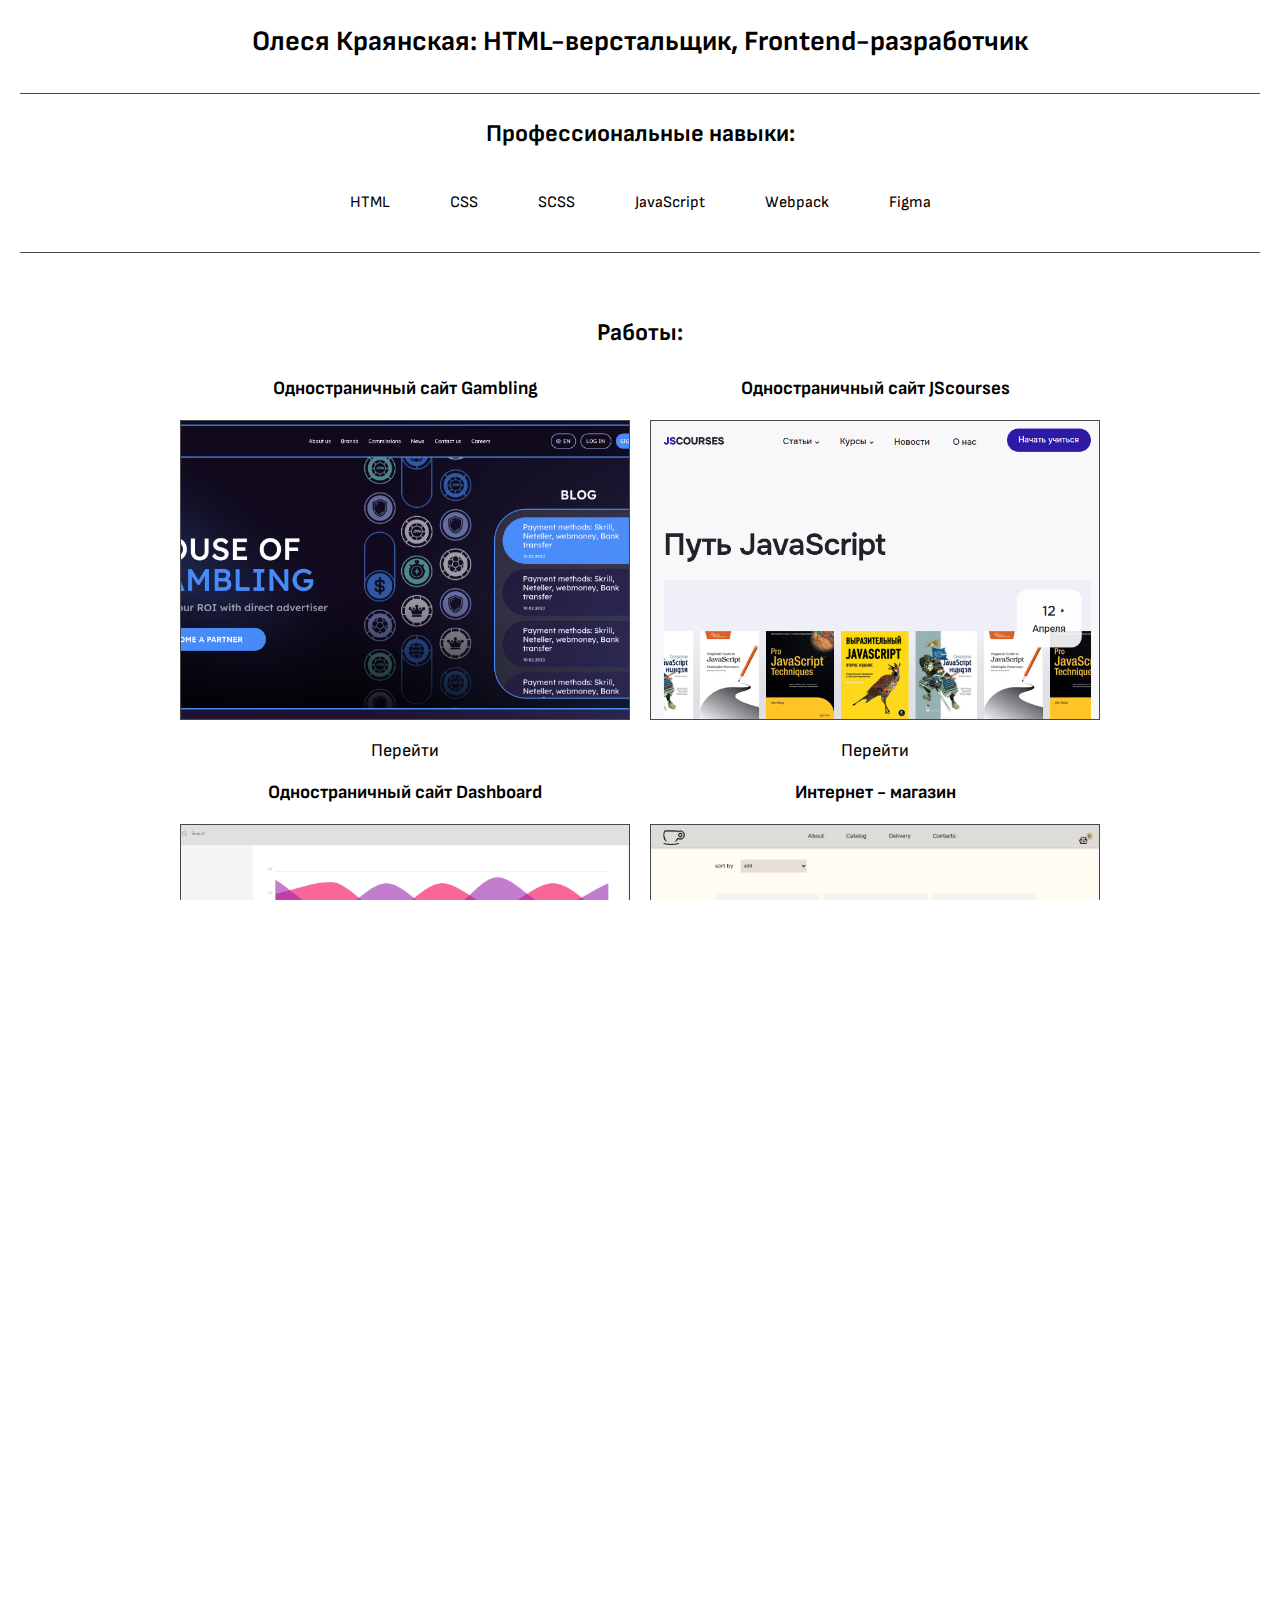
==== index.html @ 1000ab42 "items" ====
<!DOCTYPE html>
<html lang="ru">
  <head>
    <meta charset="UTF-8" />
    <meta http-equiv="X-UA-Compatible" content="IE=edge" />
    <meta name="viewport" content="width=device-width, initial-scale=1.0" />
    <title>Портфолио</title>
    <link rel="preconnect" href="https://fonts.googleapis.com" />
    <link rel="preconnect" href="https://fonts.gstatic.com" crossorigin />
    <link
      href="https://fonts.googleapis.com/css2?family=Sofia+Sans:wght@400;500;600;700;800;900&display=swap"
      rel="stylesheet"
    />
    <link rel="stylesheet" href="style.css" />
  </head>

  <body>
    <div class="container">
      <h1>Олеся Краянская: HTML-верстальщик, Frontend-разработчик</h1>
      <section class="scills">
        <h2 class="scills__title">Профессиональные навыки:</h2>
        <ul class="scills__list">
          <li class="scills__item">HTML</li>
          <li class="scills__item">CSS</li>
          <li class="scills__item">SCSS</li>
          <li class="scills__item">JavaScript</li>
          <li class="scills__item">Webpack</li>
          <li class="scills__item">Figma</li>
        </ul>
      </section>
      <section class="portfolio">
        <h2 class="portfolio__title">Работы:</h2>
        <div class="portfolio__inner">
          <div class="portfolio__item">
            <h3 class="portfolio__title">Одностраничный сайт Gambling</h3>
            <img
              class="portfolio__img"
              src="./img/gambling.jpg"
              alt="gambling"
            />
            <a
              class="portfolio__link"
              href="https://olesyakrayanskaya.github.io/Gambling/"
              target="_blank"
              >Перейти</a
            >
          </div>
          <div class="portfolio__item">
            <h3 class="portfolio__title">Одностраничный сайт JScourses</h3>
            <img
              class="portfolio__img"
              src="./img/jscourses.jpg"
              alt="jscourses"
            />
            <a
              class="portfolio__link"
              href="https://olesyakrayanskaya.github.io/JSCOURSES/"
              target="_blank"
              >Перейти</a
            >
          </div>
          <div class="portfolio__item">
            <h3 class="portfolio__title">Одностраничный сайт Dashboard</h3>
            <img
              class="portfolio__img"
              src="./img/dashboard.jpg"
              alt="dashboard"
            />
            <a
              class="portfolio__link"
              href="https://olesyakrayanskaya.github.io/dashboard/"
              target="_blank"
              >Перейти</a
            >
          </div>
          <div class="portfolio__item">
            <h3 class="portfolio__title">Интернет - магазин</h3>
            <img class="portfolio__img" src="./img/cups.jpg" alt="shop" />
            <a
              class="portfolio__link"
              href="https://olesyakrayanskaya.github.io/store/"
              target="_blank"
              >Перейти</a
            >
          </div>
          <div class="portfolio__item">
            <h3 class="portfolio__title">Онлайн - опросник</h3>
            <img class="portfolio__img" src="./img/quiz.jpg" alt="quiz" />
            <a
              class="portfolio__link"
              href="https://olesyakrayanskaya.github.io/quiz/"
              target="_blank"
              >Перейти</a
            >
          </div>
          <div class="portfolio__item">
            <h3 class="portfolio__title">Игра 2048 в браузере</h3>
            <img class="portfolio__img" src="./img/2048.jpg" alt="2048" />
            <a
              class="portfolio__link"
              href="https://olesyakrayanskaya.github.io/2048/"
              target="_blank"
              >Играть</a
            >
          </div>
          <div class="portfolio__item">
            <h3 class="portfolio__title">Одностраничный сайт Conquest</h3>
            <img
              class="portfolio__img"
              src="./img/conquest.jpg"
              alt="Conquest"
            />
            <a
              class="portfolio__link"
              href="https://olesyakrayanskaya.github.io/Conquest/"
              target="_blank"
              >Перейти</a
            >
          </div>
          <div class="portfolio__item">
            <h3 class="portfolio__title">Одностраничный сайт Beauty</h3>
            <img class="portfolio__img" src="./img/beauty.jpg" alt="Beauty" />
            <a
              class="portfolio__link"
              href="https://olesyakrayanskaya.github.io/Beauty/"
              target="_blank"
              >Перейти</a
            >
          </div>
          <div class="portfolio__item">
            <h3 class="portfolio__title">Одностраничный сайт туры по Африке</h3>
            <img class="portfolio__img" src="./img/safari.jpg" alt="сафари" />
            <a
              class="portfolio__link"
              href="https://olesyakrayanskaya.github.io/safari_page/"
              target="_blank"
              >Перейти</a
            >
          </div>
          <div class="portfolio__item">
            <h3 class="portfolio__title">Минималистичный сайт со статьями</h3>
            <img class="portfolio__img" src="./img/nuntium.jpg" alt="nuntium" />
            <a
              class="portfolio__link"
              href="https://olesyakrayanskaya.github.io/nuntium/"
              target="_blank"
              >Перейти</a
            >
          </div>
          <div class="portfolio__item">
            <h3 class="portfolio__title">Одностраничный сайт Data Warehouse</h3>
            <img
              class="portfolio__img"
              src="./img/warehouse.jpg"
              alt="warehouse"
            />
            <a
              class="portfolio__link"
              href="https://olesyakrayanskaya.github.io/WAREHOUSE/"
              target="_blank"
              >Перейти</a
            >
          </div>
        </div>
      </section>
      <section class="personal">
        <ul class="personal__contacts contacts">
          <li class="contacts__item">
            <a class="contact__link" href="mailto:krayanskaya_ov@mail.ru">
              <img class="contact__icon" src="./img/mail.svg" alt="email" />
              <span class="contact__info">Написать мне</span>
            </a>
          </li>
          <li class="contacts__item">
            <a class="contact__link" href="tel: +79614740287">
              <img class="contact__icon" src="./img/smartphone.svg" alt="tel" />
              <span class="contact__info">Позвонить</span>
            </a>
          </li>
          <li class="contacts__item">
            <a class="contact__link" href="skype:krayanskaya_ov">
              <img
                class="contact__icon"
                src="./img/skype-logo.svg"
                alt="skype"
              />
              <span class="contact__info">Позвонить в скайп</span>
            </a>
          </li>
          <li class="contacts__item">
            <a
              class="contact__link"
              href="https://t.me/OlesyaKrayanskaya"
              target="_blank"
            >
              <img
                class="contact__icon"
                src="./img/telegram.svg"
                alt="telegram"
              />
              <span class="contact__info">Написать в telegram</span>
            </a>
          </li>
          <li class="contacts__item">
            <a
              class="contact__link"
              href="https://github.com/olesyakrayanskaya"
              target="_blank"
            >
              <img class="contact__icon" src="./img/github.svg" alt="github" />
              <span class="contact__info">Мой github</span>
            </a>
          </li>
        </ul>
      </section>
    </div>
  </body>
</html>
---- style.css ----
* {
  box-sizing: border-box;
  margin: 0;
  padding: 0;
}

*::after,
::before {
  box-sizing: border-box;
}

html,
body {
  height: 100%;
  overflow-x: hidden;
}

:active,
:hover,
:focus {
  outline: none;
  outline-offset: none;
}

li,
ul {
  list-style: none;
}

a {
  text-decoration: none;
  display: inline-block;
  cursor: pointer;
  color: inherit;
}

body {
  font-family: 'Sofia Sans', Arial, Helvetica, sans-serif;
}

.container {
  max-width: 1240px;
  margin: 0 auto;
}

.personal {
  margin: 0 auto 20px;
}

h1 {
  margin: 20px auto 0;
  font-size: 28px;
  font-weight: 700;
  text-align: center;
  padding: 5px 10px;
}

h2 {
  margin: 25px auto;
  text-align: center;
  font-size: 24px;
  font-weight: 700;
}

.scills {
  margin-top: 30px;
  border-top: 1px rgb(72, 72, 75) solid;
}

.scills__list {
  display: flex;
  flex-direction: row;
  justify-content: center;
  text-align: center;
  margin: 20px 0;
  flex-wrap: wrap;
}

.scills__item {
  margin: 20px 30px;
}

.portfolio {
  margin: 20px 0;
  padding: 40px 0 0;
  border-top: 1px rgb(72, 72, 75) solid;
}

.portfolio__title {
  margin-bottom: 40px;
}

.portfolio__inner {
  display: flex;
  flex-direction: row;
  flex-wrap: wrap;
  justify-content: center;
  align-items: center;
}

.portfolio__item {
  width: 450px;
  min-height: 300px;
  display: flex;
  flex-direction: column;
  justify-content: center;
  align-items: center;
  margin: 10px;
}

.portfolio__img {
  width: 450px;
  height: 300px;
  -o-object-fit: cover;
     object-fit: cover;
  border: 1px rgb(72, 72, 75) solid;
  -o-object-position: top;
     object-position: top;
}

.portfolio__title {
  font-weight: 700;
  margin-bottom: 20px;
}

.portfolio__link {
  margin-top: 20px;
  font-size: 18px;
}

.portfolio__link:hover {
  color: rgb(72, 72, 75);
}

.contacts {
  display: flex;
  flex-direction: row;
  justify-content: center;
  flex-wrap: wrap;
  align-items: center;
  padding: 10px;
  margin: 40px 0;
  width: 100%;
  padding: 30px 0;
  border-top: 1px rgb(72, 72, 75) solid;
}

.contacts__item {
  margin: 20px 30px;
}

.contact__link {
  display: flex;
  flex-direction: column;
  justify-content: center;
  align-items: center;
}

.contact__icon {
  width: 32px;
  height: 32px;
  -o-object-fit: contain;
     object-fit: contain;
  margin-bottom: 20px;
}

.contact__icon:hover {
  transform: scale(1.2);
  transition: transform 1s linear;
}

.contact__info {
  text-align: center;
  font-size: 18px;
  font-weight: 600;
}

.contact__info:hover {
  text-decoration: underline;
  color: rgb(72, 72, 75);
}

@media (max-width: 450px) {
  .portfolio__item {
    width: 300px;
    min-height: 200px;
  }

  .portfolio__img {
    width: 300px;
    height: 200px;
  }
}
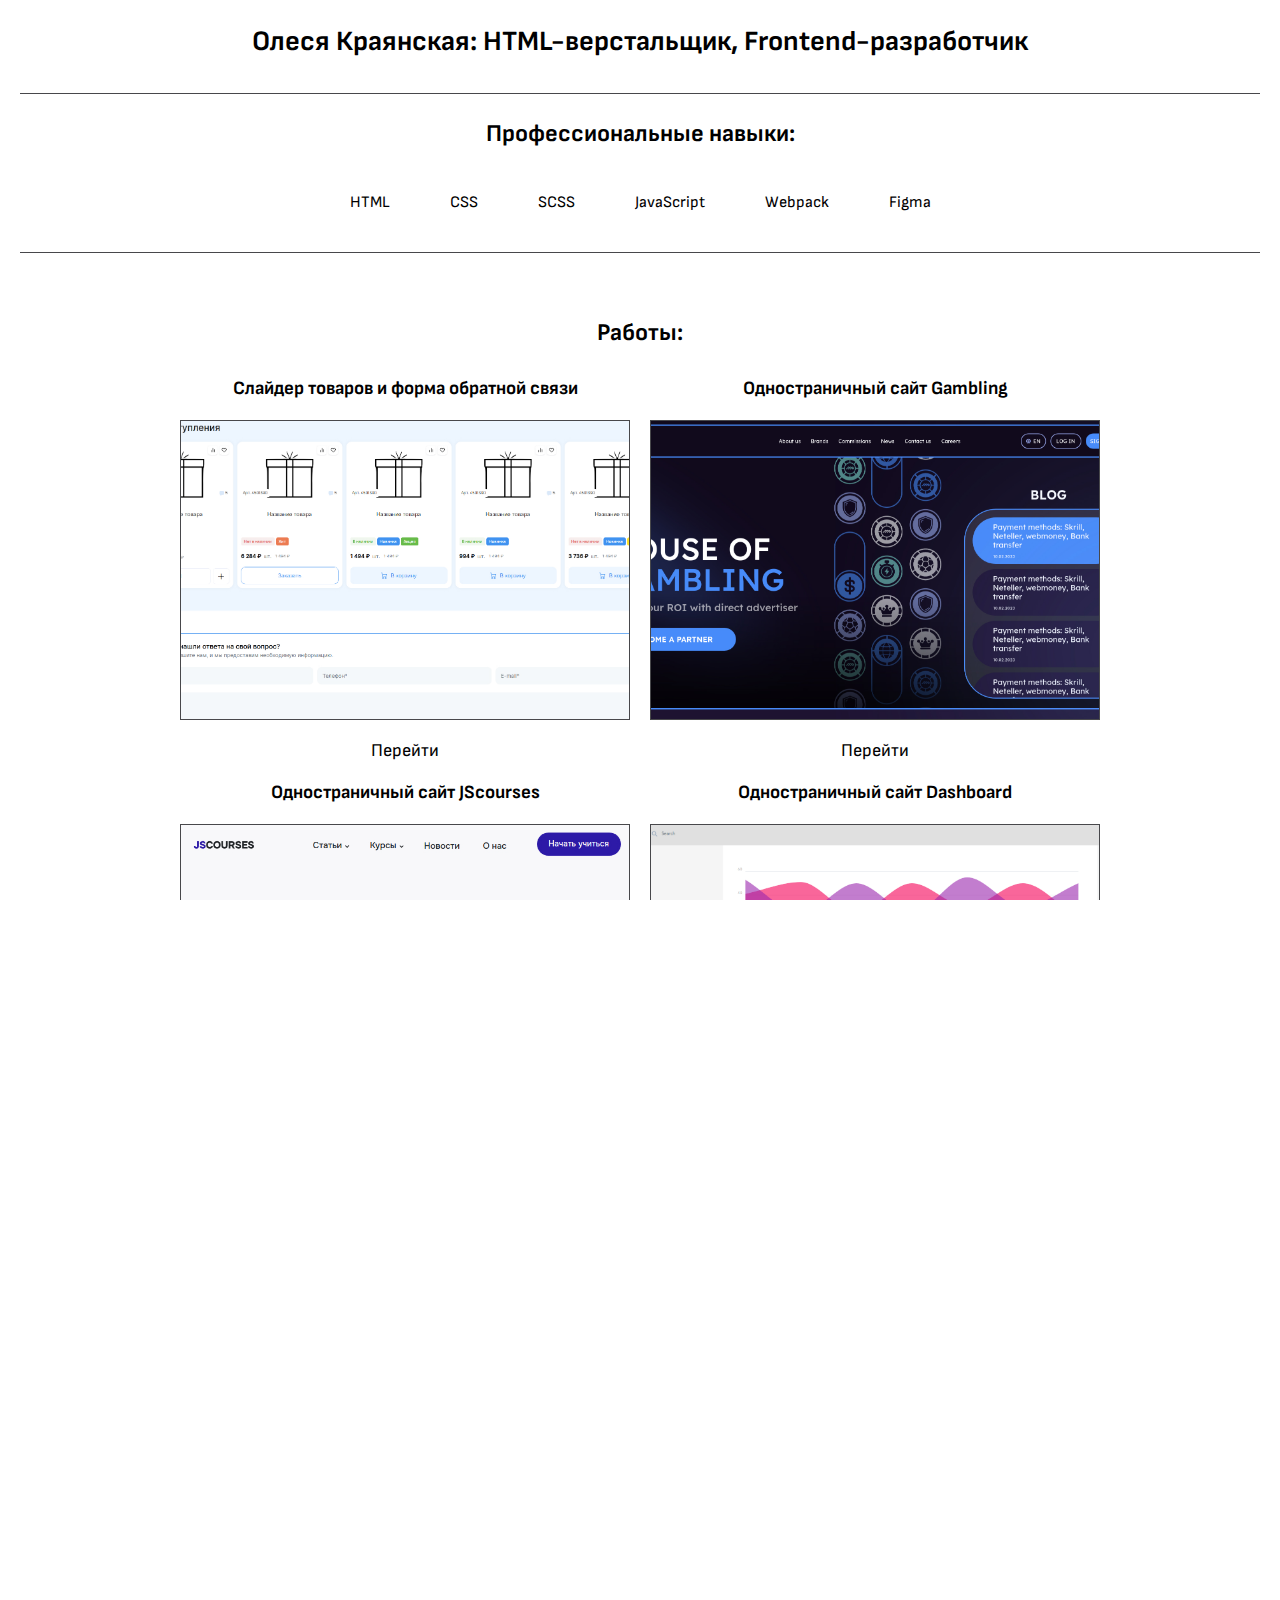
==== commit 9a27fda1: "add new item" ====
--- a/index.html
+++ b/index.html
@@ -32,6 +32,18 @@
         <h2 class="portfolio__title">Работы:</h2>
         <div class="portfolio__inner">
           <div class="portfolio__item">
+            <h3 class="portfolio__title">
+              Слайдер товаров и форма обратной связи
+            </h3>
+            <img class="portfolio__img" src="./img/form.jpg" alt="form" />
+            <a
+              class="portfolio__link"
+              href="https://olesyakrayanskaya.github.io/medic/"
+              target="_blank"
+              >Перейти</a
+            >
+          </div>
+          <div class="portfolio__item">
             <h3 class="portfolio__title">Одностраничный сайт Gambling</h3>
             <img
               class="portfolio__img"
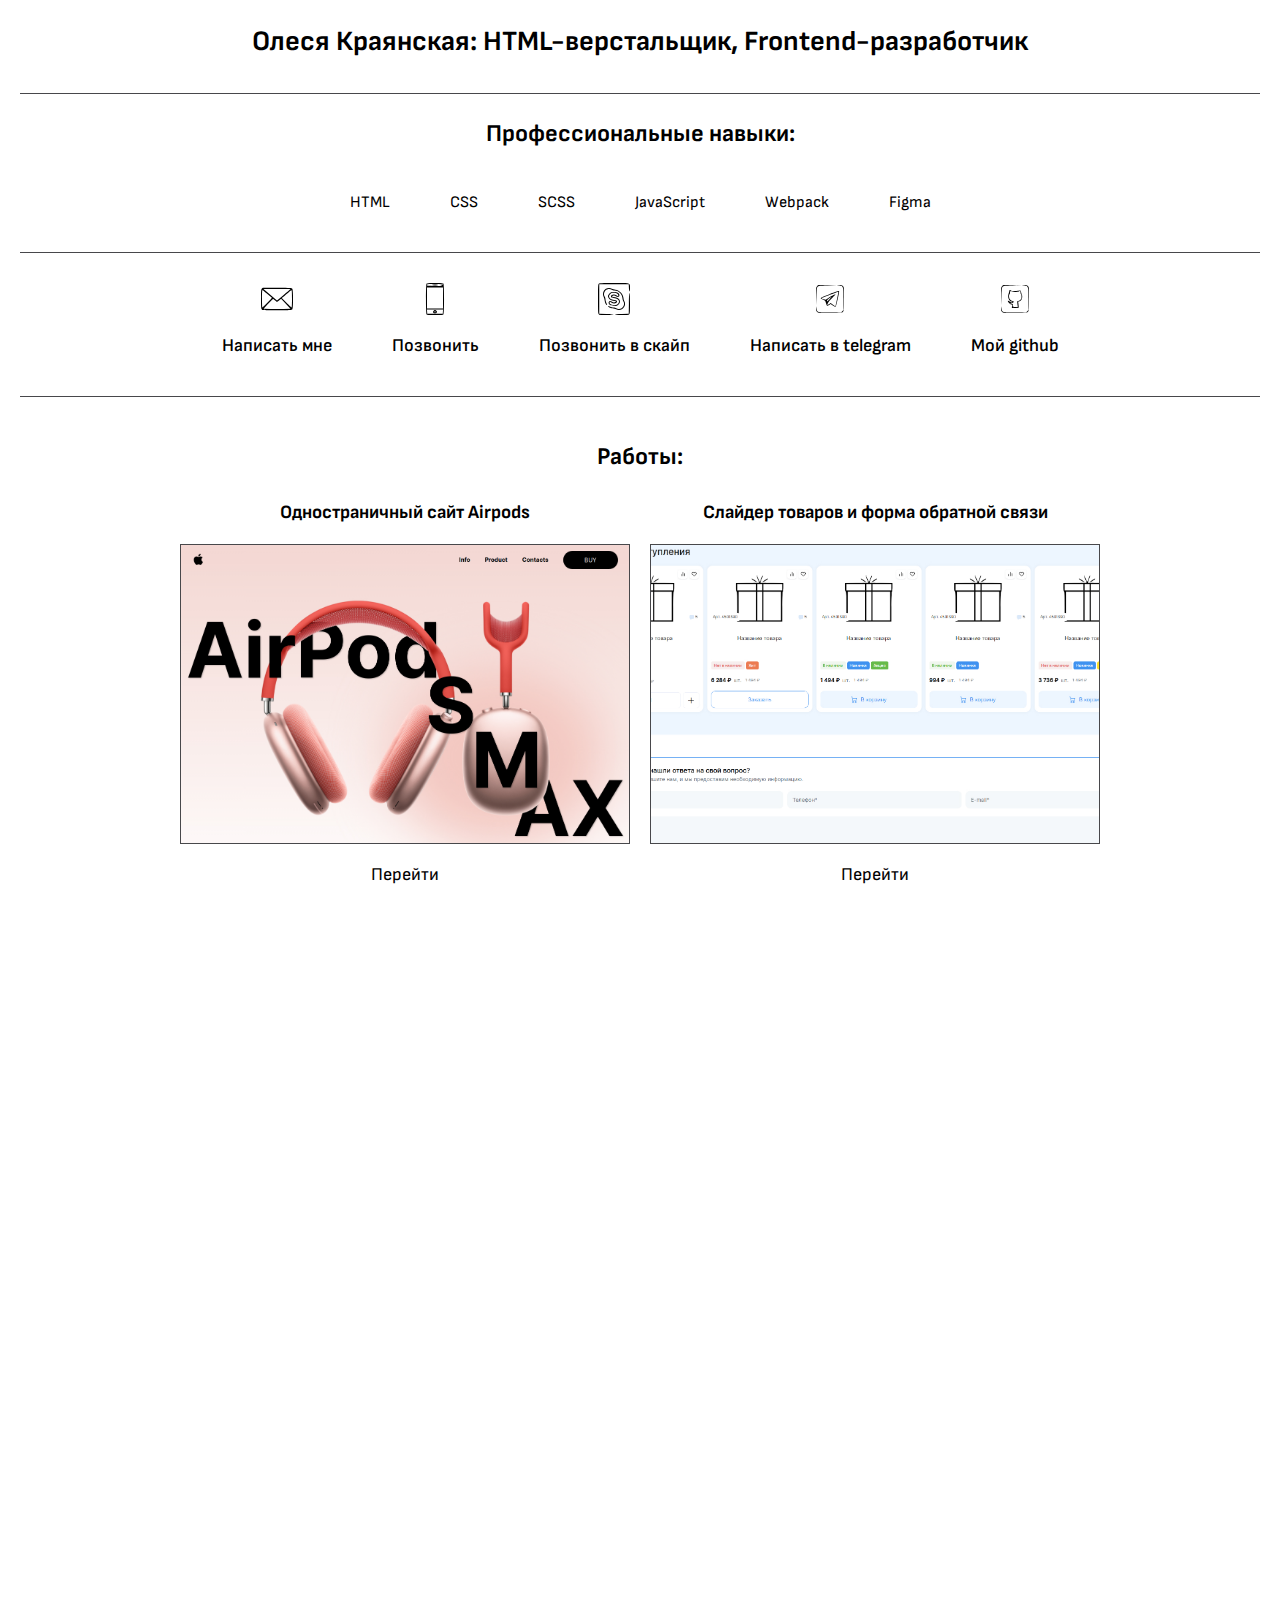
==== commit 79b2d9ed: "add new item" ====
--- a/index.html
+++ b/index.html
@@ -28,153 +28,6 @@
           <li class="scills__item">Figma</li>
         </ul>
       </section>
-      <section class="portfolio">
-        <h2 class="portfolio__title">Работы:</h2>
-        <div class="portfolio__inner">
-          <div class="portfolio__item">
-            <h3 class="portfolio__title">
-              Слайдер товаров и форма обратной связи
-            </h3>
-            <img class="portfolio__img" src="./img/form.jpg" alt="form" />
-            <a
-              class="portfolio__link"
-              href="https://olesyakrayanskaya.github.io/medic/"
-              target="_blank"
-              >Перейти</a
-            >
-          </div>
-          <div class="portfolio__item">
-            <h3 class="portfolio__title">Одностраничный сайт Gambling</h3>
-            <img
-              class="portfolio__img"
-              src="./img/gambling.jpg"
-              alt="gambling"
-            />
-            <a
-              class="portfolio__link"
-              href="https://olesyakrayanskaya.github.io/Gambling/"
-              target="_blank"
-              >Перейти</a
-            >
-          </div>
-          <div class="portfolio__item">
-            <h3 class="portfolio__title">Одностраничный сайт JScourses</h3>
-            <img
-              class="portfolio__img"
-              src="./img/jscourses.jpg"
-              alt="jscourses"
-            />
-            <a
-              class="portfolio__link"
-              href="https://olesyakrayanskaya.github.io/JSCOURSES/"
-              target="_blank"
-              >Перейти</a
-            >
-          </div>
-          <div class="portfolio__item">
-            <h3 class="portfolio__title">Одностраничный сайт Dashboard</h3>
-            <img
-              class="portfolio__img"
-              src="./img/dashboard.jpg"
-              alt="dashboard"
-            />
-            <a
-              class="portfolio__link"
-              href="https://olesyakrayanskaya.github.io/dashboard/"
-              target="_blank"
-              >Перейти</a
-            >
-          </div>
-          <div class="portfolio__item">
-            <h3 class="portfolio__title">Интернет - магазин</h3>
-            <img class="portfolio__img" src="./img/cups.jpg" alt="shop" />
-            <a
-              class="portfolio__link"
-              href="https://olesyakrayanskaya.github.io/store/"
-              target="_blank"
-              >Перейти</a
-            >
-          </div>
-          <div class="portfolio__item">
-            <h3 class="portfolio__title">Онлайн - опросник</h3>
-            <img class="portfolio__img" src="./img/quiz.jpg" alt="quiz" />
-            <a
-              class="portfolio__link"
-              href="https://olesyakrayanskaya.github.io/quiz/"
-              target="_blank"
-              >Перейти</a
-            >
-          </div>
-          <div class="portfolio__item">
-            <h3 class="portfolio__title">Игра 2048 в браузере</h3>
-            <img class="portfolio__img" src="./img/2048.jpg" alt="2048" />
-            <a
-              class="portfolio__link"
-              href="https://olesyakrayanskaya.github.io/2048/"
-              target="_blank"
-              >Играть</a
-            >
-          </div>
-          <div class="portfolio__item">
-            <h3 class="portfolio__title">Одностраничный сайт Conquest</h3>
-            <img
-              class="portfolio__img"
-              src="./img/conquest.jpg"
-              alt="Conquest"
-            />
-            <a
-              class="portfolio__link"
-              href="https://olesyakrayanskaya.github.io/Conquest/"
-              target="_blank"
-              >Перейти</a
-            >
-          </div>
-          <div class="portfolio__item">
-            <h3 class="portfolio__title">Одностраничный сайт Beauty</h3>
-            <img class="portfolio__img" src="./img/beauty.jpg" alt="Beauty" />
-            <a
-              class="portfolio__link"
-              href="https://olesyakrayanskaya.github.io/Beauty/"
-              target="_blank"
-              >Перейти</a
-            >
-          </div>
-          <div class="portfolio__item">
-            <h3 class="portfolio__title">Одностраничный сайт туры по Африке</h3>
-            <img class="portfolio__img" src="./img/safari.jpg" alt="сафари" />
-            <a
-              class="portfolio__link"
-              href="https://olesyakrayanskaya.github.io/safari_page/"
-              target="_blank"
-              >Перейти</a
-            >
-          </div>
-          <div class="portfolio__item">
-            <h3 class="portfolio__title">Минималистичный сайт со статьями</h3>
-            <img class="portfolio__img" src="./img/nuntium.jpg" alt="nuntium" />
-            <a
-              class="portfolio__link"
-              href="https://olesyakrayanskaya.github.io/nuntium/"
-              target="_blank"
-              >Перейти</a
-            >
-          </div>
-          <div class="portfolio__item">
-            <h3 class="portfolio__title">Одностраничный сайт Data Warehouse</h3>
-            <img
-              class="portfolio__img"
-              src="./img/warehouse.jpg"
-              alt="warehouse"
-            />
-            <a
-              class="portfolio__link"
-              href="https://olesyakrayanskaya.github.io/WAREHOUSE/"
-              target="_blank"
-              >Перейти</a
-            >
-          </div>
-        </div>
-      </section>
       <section class="personal">
         <ul class="personal__contacts contacts">
           <li class="contacts__item">
@@ -225,6 +78,165 @@
           </li>
         </ul>
       </section>
+      <section class="portfolio">
+        <h2 class="portfolio__title">Работы:</h2>
+        <div class="portfolio__inner">
+          <div class="portfolio__item">
+            <h3 class="portfolio__title">
+              Одностраничный сайт Airpods
+            </h3>
+            <img class="portfolio__img" src="./img/airpods.jpg" alt="airpods" />
+            <a
+              class="portfolio__link"
+              href="https://olesyakrayanskaya.github.io/airpods/"
+              target="_blank"
+              >Перейти</a
+            >
+          </div>
+          <div class="portfolio__item">
+            <h3 class="portfolio__title">
+              Слайдер товаров и форма обратной связи
+            </h3>
+            <img class="portfolio__img" src="./img/form.jpg" alt="form" />
+            <a
+              class="portfolio__link"
+              href="https://olesyakrayanskaya.github.io/medic/"
+              target="_blank"
+              >Перейти</a
+            >
+          </div>
+          <div class="portfolio__item">
+            <h3 class="portfolio__title">Одностраничный сайт Gambling</h3>
+            <img
+              class="portfolio__img"
+              src="./img/gambling.jpg"
+              alt="gambling"
+            />
+            <a
+              class="portfolio__link"
+              href="https://olesyakrayanskaya.github.io/Gambling/"
+              target="_blank"
+              >Перейти</a
+            >
+          </div>
+          <div class="portfolio__item">
+            <h3 class="portfolio__title">Одностраничный сайт JScourses</h3>
+            <img
+              class="portfolio__img"
+              src="./img/jscourses.jpg"
+              alt="jscourses"
+            />
+            <a
+              class="portfolio__link"
+              href="https://olesyakrayanskaya.github.io/JSCOURSES/"
+              target="_blank"
+              >Перейти</a
+            >
+          </div>
+          <div class="portfolio__item">
+            <h3 class="portfolio__title">Одностраничный сайт Dashboard</h3>
+            <img
+              class="portfolio__img"
+              src="./img/dashboard.jpg"
+              alt="dashboard"
+            />
+            <a
+              class="portfolio__link"
+              href="https://olesyakrayanskaya.github.io/dashboard/"
+              target="_blank"
+              >Перейти</a
+            >
+          </div>
+          <div class="portfolio__item">
+            <h3 class="portfolio__title">Интернет - магазин</h3>
+            <img class="portfolio__img" src="./img/cups.jpg" alt="shop" />
+            <a
+              class="portfolio__link"
+              href="https://olesyakrayanskaya.github.io/store/"
+              target="_blank"
+              >Перейти</a
+            >
+          </div>
+          <div class="portfolio__item">
+            <h3 class="portfolio__title">Онлайн - опросник</h3>
+            <img class="portfolio__img" src="./img/quiz.jpg" alt="quiz" />
+            <a
+              class="portfolio__link"
+              href="https://olesyakrayanskaya.github.io/quiz/"
+              target="_blank"
+              >Перейти</a
+            >
+          </div>
+          <div class="portfolio__item">
+            <h3 class="portfolio__title">Игра 2048 в браузере</h3>
+            <img class="portfolio__img" src="./img/2048.jpg" alt="2048" />
+            <a
+              class="portfolio__link"
+              href="https://olesyakrayanskaya.github.io/2048/"
+              target="_blank"
+              >Играть</a
+            >
+          </div>
+          <div class="portfolio__item">
+            <h3 class="portfolio__title">Одностраничный сайт Conquest</h3>
+            <img
+              class="portfolio__img"
+              src="./img/conquest.jpg"
+              alt="Conquest"
+            />
+            <a
+              class="portfolio__link"
+              href="https://olesyakrayanskaya.github.io/Conquest/"
+              target="_blank"
+              >Перейти</a
+            >
+          </div>
+          <div class="portfolio__item">
+            <h3 class="portfolio__title">Одностраничный сайт Beauty</h3>
+            <img class="portfolio__img" src="./img/beauty.jpg" alt="Beauty" />
+            <a
+              class="portfolio__link"
+              href="https://olesyakrayanskaya.github.io/Beauty/"
+              target="_blank"
+              >Перейти</a
+            >
+          </div>
+          <div class="portfolio__item">
+            <h3 class="portfolio__title">Одностраничный сайт туры по Африке</h3>
+            <img class="portfolio__img" src="./img/safari.jpg" alt="сафари" />
+            <a
+              class="portfolio__link"
+              href="https://olesyakrayanskaya.github.io/safari_page/"
+              target="_blank"
+              >Перейти</a
+            >
+          </div>
+          <div class="portfolio__item">
+            <h3 class="portfolio__title">Многостраничный блог со статьями</h3>
+            <img class="portfolio__img" src="./img/nuntium.jpg" alt="nuntium" />
+            <a
+              class="portfolio__link"
+              href="https://olesyakrayanskaya.github.io/nuntium/"
+              target="_blank"
+              >Перейти</a
+            >
+          </div>
+          <div class="portfolio__item">
+            <h3 class="portfolio__title">Одностраничный сайт Data Warehouse</h3>
+            <img
+              class="portfolio__img"
+              src="./img/warehouse.jpg"
+              alt="warehouse"
+            />
+            <a
+              class="portfolio__link"
+              href="https://olesyakrayanskaya.github.io/WAREHOUSE/"
+              target="_blank"
+              >Перейти</a
+            >
+          </div>
+        </div>
+      </section>
     </div>
   </body>
 </html>
--- a/style.css
+++ b/style.css
@@ -44,7 +44,7 @@
 }
 
 .personal {
-  margin: 0 auto 20px;
+  margin: 0 auto;
 }
 
 h1 {
@@ -81,8 +81,7 @@
 }
 
 .portfolio {
-  margin: 20px 0;
-  padding: 40px 0 0;
+  padding: 20px 0 60px;
   border-top: 1px rgb(72, 72, 75) solid;
 }
 
@@ -139,9 +138,9 @@
   flex-wrap: wrap;
   align-items: center;
   padding: 10px;
-  margin: 40px 0;
+  margin: 10px 0;
   width: 100%;
-  padding: 30px 0;
+  padding: 10px 0;
   border-top: 1px rgb(72, 72, 75) solid;
 }
 
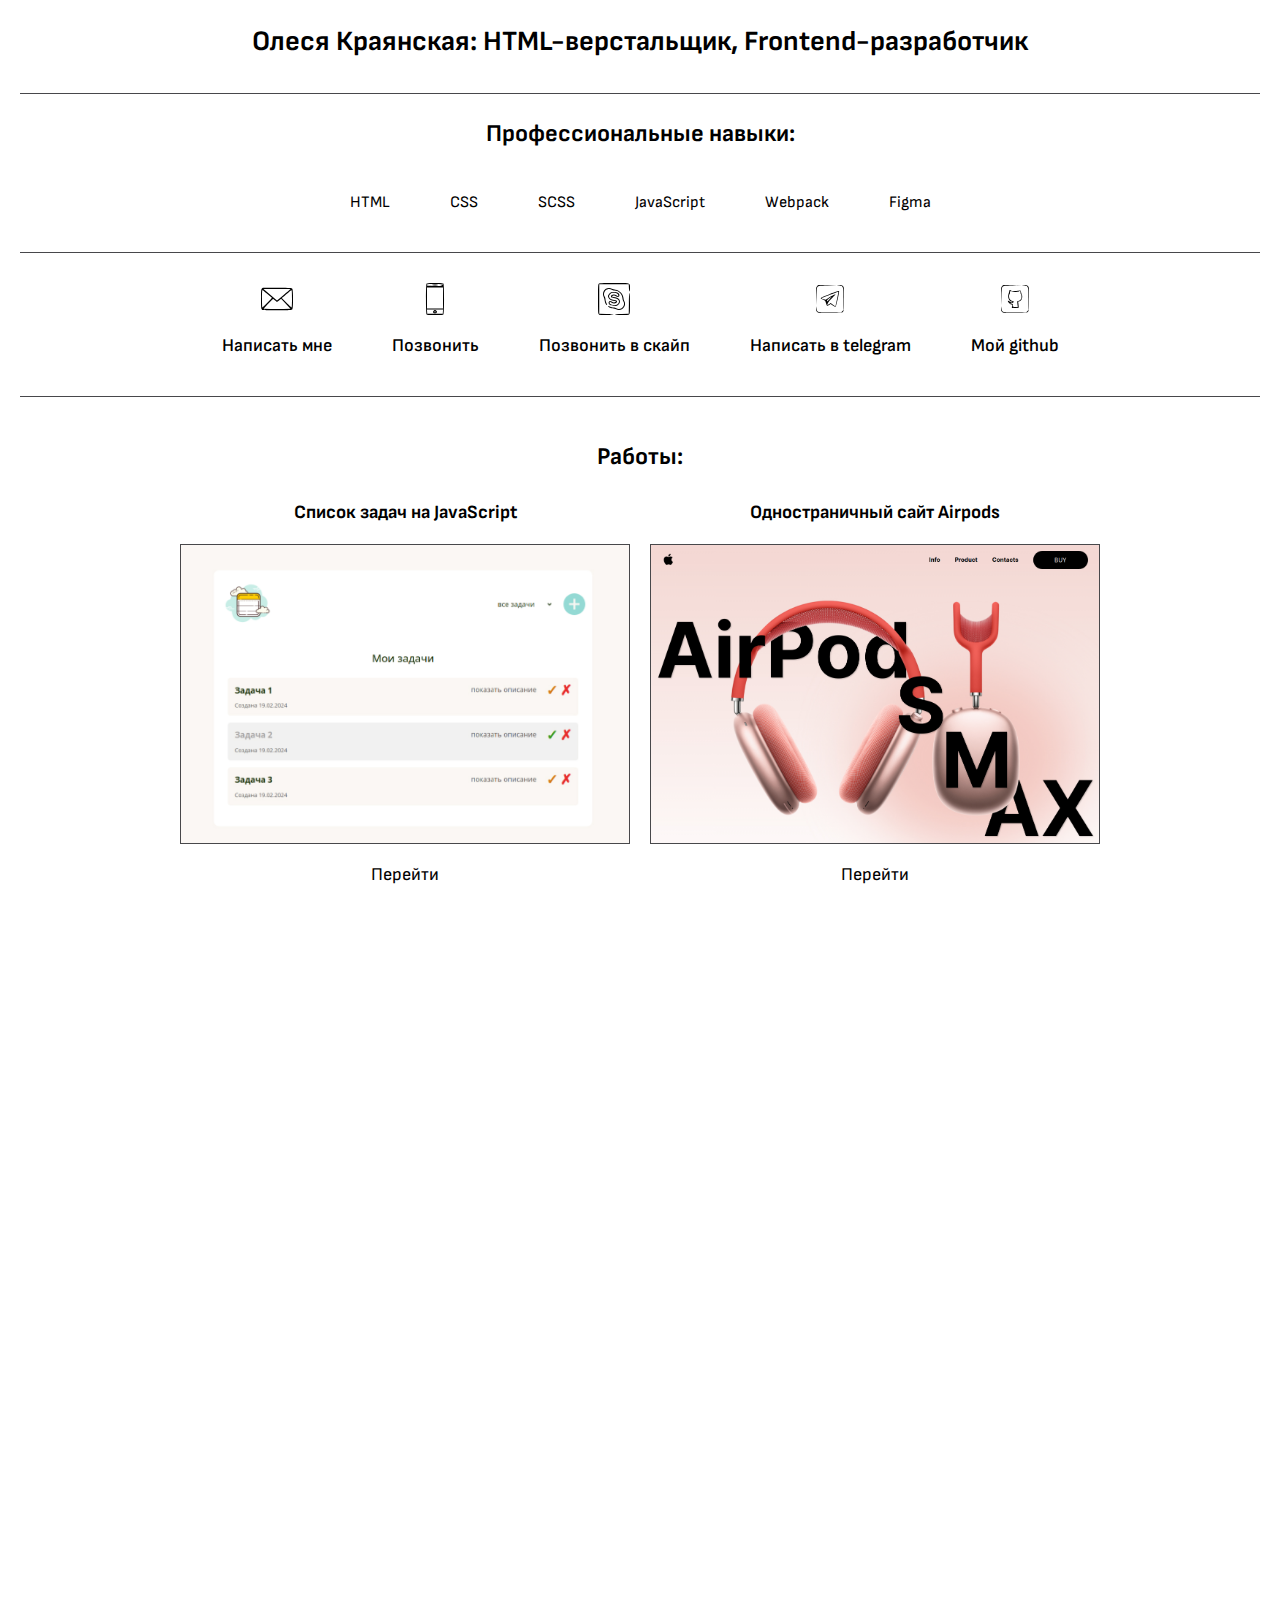
==== commit 318cac25: "add new item" ====
--- a/index.html
+++ b/index.html
@@ -83,6 +83,18 @@
         <div class="portfolio__inner">
           <div class="portfolio__item">
             <h3 class="portfolio__title">
+              Список задач на JavaScript
+            </h3>
+            <img class="portfolio__img" src="./img/todo.jpg" alt="todolist" />
+            <a
+              class="portfolio__link"
+              href="https://olesyakrayanskaya.github.io/todo-list-js/"
+              target="_blank"
+              >Перейти</a
+            >
+          </div>
+          <div class="portfolio__item">
+            <h3 class="portfolio__title">
               Одностраничный сайт Airpods
             </h3>
             <img class="portfolio__img" src="./img/airpods.jpg" alt="airpods" />
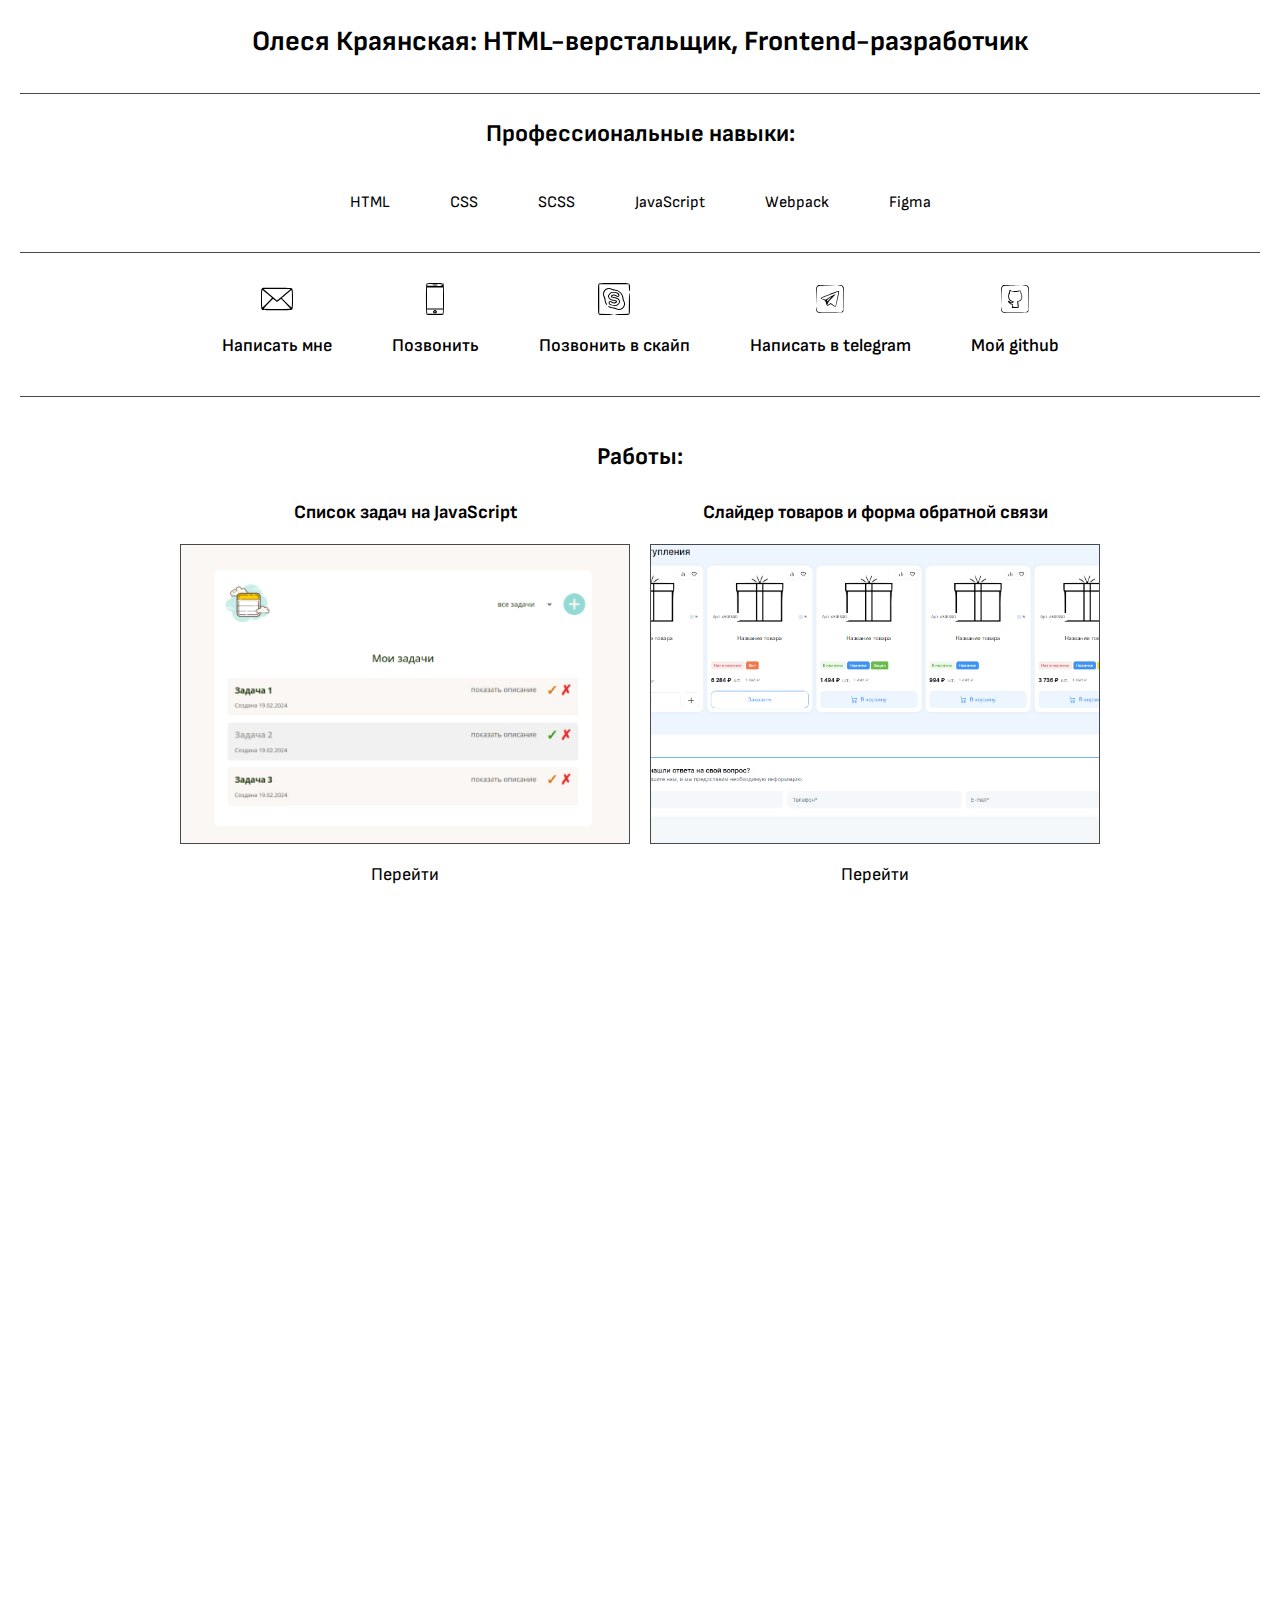
==== commit 535c0545: "remove item" ====
--- a/index.html
+++ b/index.html
@@ -95,18 +95,6 @@
           </div>
           <div class="portfolio__item">
             <h3 class="portfolio__title">
-              Одностраничный сайт Airpods
-            </h3>
-            <img class="portfolio__img" src="./img/airpods.jpg" alt="airpods" />
-            <a
-              class="portfolio__link"
-              href="https://olesyakrayanskaya.github.io/airpods/"
-              target="_blank"
-              >Перейти</a
-            >
-          </div>
-          <div class="portfolio__item">
-            <h3 class="portfolio__title">
               Слайдер товаров и форма обратной связи
             </h3>
             <img class="portfolio__img" src="./img/form.jpg" alt="form" />
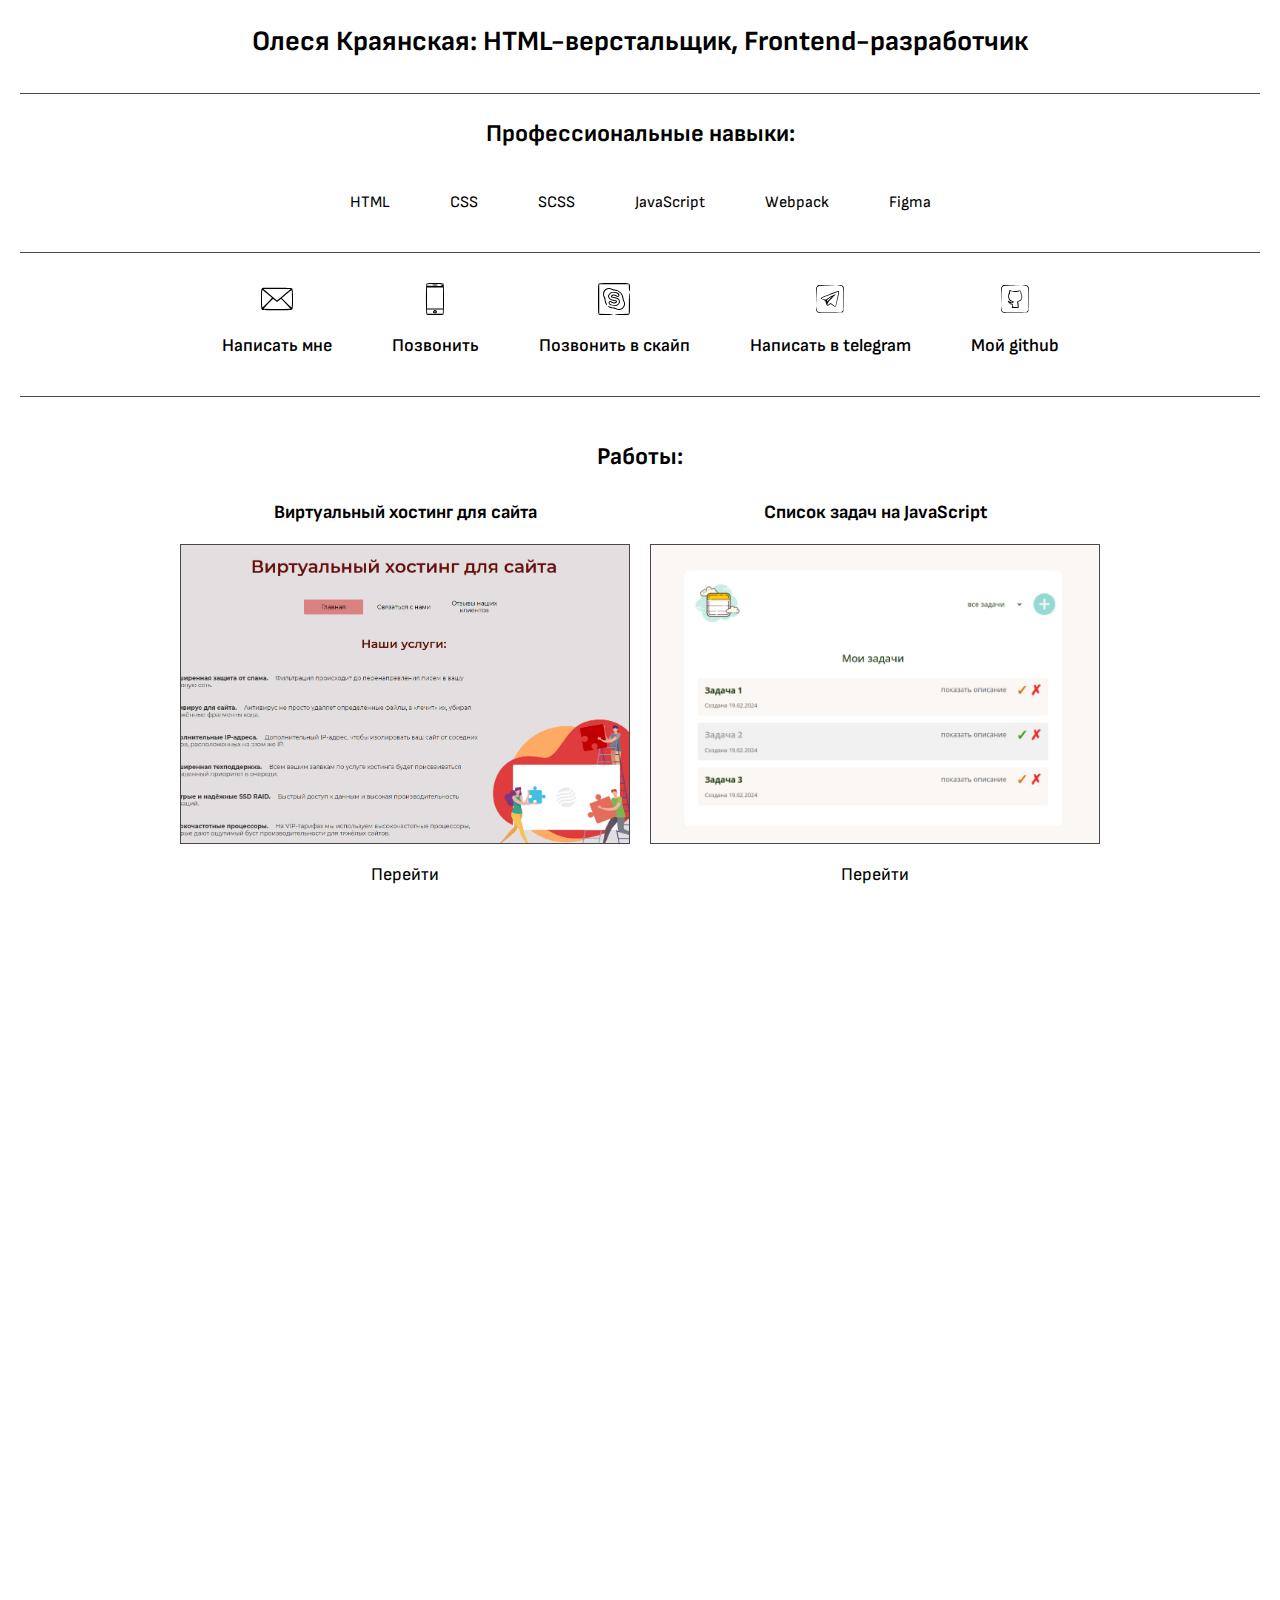
==== commit 5686d44b: "new item" ====
--- a/index.html
+++ b/index.html
@@ -1,242 +1,323 @@
 <!DOCTYPE html>
 <html lang="ru">
-  <head>
-    <meta charset="UTF-8" />
-    <meta http-equiv="X-UA-Compatible" content="IE=edge" />
-    <meta name="viewport" content="width=device-width, initial-scale=1.0" />
-    <title>Портфолио</title>
-    <link rel="preconnect" href="https://fonts.googleapis.com" />
-    <link rel="preconnect" href="https://fonts.gstatic.com" crossorigin />
-    <link
-      href="https://fonts.googleapis.com/css2?family=Sofia+Sans:wght@400;500;600;700;800;900&display=swap"
-      rel="stylesheet"
-    />
-    <link rel="stylesheet" href="style.css" />
-  </head>
+    <head>
+        <meta charset="UTF-8" />
+        <meta http-equiv="X-UA-Compatible" content="IE=edge" />
+        <meta name="viewport" content="width=device-width, initial-scale=1.0" />
+        <title>Портфолио</title>
+        <link rel="preconnect" href="https://fonts.googleapis.com" />
+        <link rel="preconnect" href="https://fonts.gstatic.com" crossorigin />
+        <link
+            href="https://fonts.googleapis.com/css2?family=Sofia+Sans:wght@400;500;600;700;800;900&display=swap"
+            rel="stylesheet"
+        />
+        <link rel="stylesheet" href="style.css" />
+    </head>
 
-  <body>
-    <div class="container">
-      <h1>Олеся Краянская: HTML-верстальщик, Frontend-разработчик</h1>
-      <section class="scills">
-        <h2 class="scills__title">Профессиональные навыки:</h2>
-        <ul class="scills__list">
-          <li class="scills__item">HTML</li>
-          <li class="scills__item">CSS</li>
-          <li class="scills__item">SCSS</li>
-          <li class="scills__item">JavaScript</li>
-          <li class="scills__item">Webpack</li>
-          <li class="scills__item">Figma</li>
-        </ul>
-      </section>
-      <section class="personal">
-        <ul class="personal__contacts contacts">
-          <li class="contacts__item">
-            <a class="contact__link" href="mailto:krayanskaya_ov@mail.ru">
-              <img class="contact__icon" src="./img/mail.svg" alt="email" />
-              <span class="contact__info">Написать мне</span>
-            </a>
-          </li>
-          <li class="contacts__item">
-            <a class="contact__link" href="tel: +79614740287">
-              <img class="contact__icon" src="./img/smartphone.svg" alt="tel" />
-              <span class="contact__info">Позвонить</span>
-            </a>
-          </li>
-          <li class="contacts__item">
-            <a class="contact__link" href="skype:krayanskaya_ov">
-              <img
-                class="contact__icon"
-                src="./img/skype-logo.svg"
-                alt="skype"
-              />
-              <span class="contact__info">Позвонить в скайп</span>
-            </a>
-          </li>
-          <li class="contacts__item">
-            <a
-              class="contact__link"
-              href="https://t.me/OlesyaKrayanskaya"
-              target="_blank"
-            >
-              <img
-                class="contact__icon"
-                src="./img/telegram.svg"
-                alt="telegram"
-              />
-              <span class="contact__info">Написать в telegram</span>
-            </a>
-          </li>
-          <li class="contacts__item">
-            <a
-              class="contact__link"
-              href="https://github.com/olesyakrayanskaya"
-              target="_blank"
-            >
-              <img class="contact__icon" src="./img/github.svg" alt="github" />
-              <span class="contact__info">Мой github</span>
-            </a>
-          </li>
-        </ul>
-      </section>
-      <section class="portfolio">
-        <h2 class="portfolio__title">Работы:</h2>
-        <div class="portfolio__inner">
-          <div class="portfolio__item">
-            <h3 class="portfolio__title">
-              Список задач на JavaScript
-            </h3>
-            <img class="portfolio__img" src="./img/todo.jpg" alt="todolist" />
-            <a
-              class="portfolio__link"
-              href="https://olesyakrayanskaya.github.io/todo-list-js/"
-              target="_blank"
-              >Перейти</a
-            >
-          </div>
-          <div class="portfolio__item">
-            <h3 class="portfolio__title">
-              Слайдер товаров и форма обратной связи
-            </h3>
-            <img class="portfolio__img" src="./img/form.jpg" alt="form" />
-            <a
-              class="portfolio__link"
-              href="https://olesyakrayanskaya.github.io/medic/"
-              target="_blank"
-              >Перейти</a
-            >
-          </div>
-          <div class="portfolio__item">
-            <h3 class="portfolio__title">Одностраничный сайт Gambling</h3>
-            <img
-              class="portfolio__img"
-              src="./img/gambling.jpg"
-              alt="gambling"
-            />
-            <a
-              class="portfolio__link"
-              href="https://olesyakrayanskaya.github.io/Gambling/"
-              target="_blank"
-              >Перейти</a
-            >
-          </div>
-          <div class="portfolio__item">
-            <h3 class="portfolio__title">Одностраничный сайт JScourses</h3>
-            <img
-              class="portfolio__img"
-              src="./img/jscourses.jpg"
-              alt="jscourses"
-            />
-            <a
-              class="portfolio__link"
-              href="https://olesyakrayanskaya.github.io/JSCOURSES/"
-              target="_blank"
-              >Перейти</a
-            >
-          </div>
-          <div class="portfolio__item">
-            <h3 class="portfolio__title">Одностраничный сайт Dashboard</h3>
-            <img
-              class="portfolio__img"
-              src="./img/dashboard.jpg"
-              alt="dashboard"
-            />
-            <a
-              class="portfolio__link"
-              href="https://olesyakrayanskaya.github.io/dashboard/"
-              target="_blank"
-              >Перейти</a
-            >
-          </div>
-          <div class="portfolio__item">
-            <h3 class="portfolio__title">Интернет - магазин</h3>
-            <img class="portfolio__img" src="./img/cups.jpg" alt="shop" />
-            <a
-              class="portfolio__link"
-              href="https://olesyakrayanskaya.github.io/store/"
-              target="_blank"
-              >Перейти</a
-            >
-          </div>
-          <div class="portfolio__item">
-            <h3 class="portfolio__title">Онлайн - опросник</h3>
-            <img class="portfolio__img" src="./img/quiz.jpg" alt="quiz" />
-            <a
-              class="portfolio__link"
-              href="https://olesyakrayanskaya.github.io/quiz/"
-              target="_blank"
-              >Перейти</a
-            >
-          </div>
-          <div class="portfolio__item">
-            <h3 class="portfolio__title">Игра 2048 в браузере</h3>
-            <img class="portfolio__img" src="./img/2048.jpg" alt="2048" />
-            <a
-              class="portfolio__link"
-              href="https://olesyakrayanskaya.github.io/2048/"
-              target="_blank"
-              >Играть</a
-            >
-          </div>
-          <div class="portfolio__item">
-            <h3 class="portfolio__title">Одностраничный сайт Conquest</h3>
-            <img
-              class="portfolio__img"
-              src="./img/conquest.jpg"
-              alt="Conquest"
-            />
-            <a
-              class="portfolio__link"
-              href="https://olesyakrayanskaya.github.io/Conquest/"
-              target="_blank"
-              >Перейти</a
-            >
-          </div>
-          <div class="portfolio__item">
-            <h3 class="portfolio__title">Одностраничный сайт Beauty</h3>
-            <img class="portfolio__img" src="./img/beauty.jpg" alt="Beauty" />
-            <a
-              class="portfolio__link"
-              href="https://olesyakrayanskaya.github.io/Beauty/"
-              target="_blank"
-              >Перейти</a
-            >
-          </div>
-          <div class="portfolio__item">
-            <h3 class="portfolio__title">Одностраничный сайт туры по Африке</h3>
-            <img class="portfolio__img" src="./img/safari.jpg" alt="сафари" />
-            <a
-              class="portfolio__link"
-              href="https://olesyakrayanskaya.github.io/safari_page/"
-              target="_blank"
-              >Перейти</a
-            >
-          </div>
-          <div class="portfolio__item">
-            <h3 class="portfolio__title">Многостраничный блог со статьями</h3>
-            <img class="portfolio__img" src="./img/nuntium.jpg" alt="nuntium" />
-            <a
-              class="portfolio__link"
-              href="https://olesyakrayanskaya.github.io/nuntium/"
-              target="_blank"
-              >Перейти</a
-            >
-          </div>
-          <div class="portfolio__item">
-            <h3 class="portfolio__title">Одностраничный сайт Data Warehouse</h3>
-            <img
-              class="portfolio__img"
-              src="./img/warehouse.jpg"
-              alt="warehouse"
-            />
-            <a
-              class="portfolio__link"
-              href="https://olesyakrayanskaya.github.io/WAREHOUSE/"
-              target="_blank"
-              >Перейти</a
-            >
-          </div>
+    <body>
+        <div class="container">
+            <h1>Олеся Краянская: HTML-верстальщик, Frontend-разработчик</h1>
+            <section class="scills">
+                <h2 class="scills__title">Профессиональные навыки:</h2>
+                <ul class="scills__list">
+                    <li class="scills__item">HTML</li>
+                    <li class="scills__item">CSS</li>
+                    <li class="scills__item">SCSS</li>
+                    <li class="scills__item">JavaScript</li>
+                    <li class="scills__item">Webpack</li>
+                    <li class="scills__item">Figma</li>
+                </ul>
+            </section>
+            <section class="personal">
+                <ul class="personal__contacts contacts">
+                    <li class="contacts__item">
+                        <a
+                            class="contact__link"
+                            href="mailto:krayanskaya_ov@mail.ru"
+                        >
+                            <img
+                                class="contact__icon"
+                                src="./img/mail.svg"
+                                alt="иконка email."
+                            />
+                            <span class="contact__info">Написать мне</span>
+                        </a>
+                    </li>
+                    <li class="contacts__item">
+                        <a class="contact__link" href="tel: +79614740287">
+                            <img
+                                class="contact__icon"
+                                src="./img/smartphone.svg"
+                                alt="иконка телефон."
+                            />
+                            <span class="contact__info">Позвонить</span>
+                        </a>
+                    </li>
+                    <li class="contacts__item">
+                        <a class="contact__link" href="skype:krayanskaya_ov">
+                            <img
+                                class="contact__icon"
+                                src="./img/skype-logo.svg"
+                                alt="иконка skype."
+                            />
+                            <span class="contact__info">Позвонить в скайп</span>
+                        </a>
+                    </li>
+                    <li class="contacts__item">
+                        <a
+                            class="contact__link"
+                            href="https://t.me/OlesyaKrayanskaya"
+                            target="_blank"
+                        >
+                            <img
+                                class="contact__icon"
+                                src="./img/telegram.svg"
+                                alt="иконка telegram."
+                            />
+                            <span class="contact__info"
+                                >Написать в telegram</span
+                            >
+                        </a>
+                    </li>
+                    <li class="contacts__item">
+                        <a
+                            class="contact__link"
+                            href="https://github.com/olesyakrayanskaya"
+                            target="_blank"
+                        >
+                            <img
+                                class="contact__icon"
+                                src="./img/github.svg"
+                                alt="иконка github."
+                            />
+                            <span class="contact__info">Мой github</span>
+                        </a>
+                    </li>
+                </ul>
+            </section>
+            <section class="portfolio">
+                <h2 class="portfolio__title">Работы:</h2>
+                <div class="portfolio__inner">
+                    <div class="portfolio__item">
+                        <h3 class="portfolio__title">
+                            Виртуальный хостинг для сайта
+                        </h3>
+                        <img
+                            class="portfolio__img"
+                            src="./img/hosting.jpg"
+                            alt="скриншот приложения hosting."
+                        />
+                        <a
+                            class="portfolio__link"
+                            href="https://olesyakrayanskaya.github.io/react-app/"
+                            target="_blank"
+                            >Перейти</a
+                        >
+                    </div>
+                    <div class="portfolio__item">
+                        <h3 class="portfolio__title">
+                            Список задач на JavaScript
+                        </h3>
+                        <img
+                            class="portfolio__img"
+                            src="./img/todo.jpg"
+                            alt="скриншот приложения todolist."
+                        />
+                        <a
+                            class="portfolio__link"
+                            href="https://olesyakrayanskaya.github.io/todo-list-js/"
+                            target="_blank"
+                            >Перейти</a
+                        >
+                    </div>
+                    <div class="portfolio__item">
+                        <h3 class="portfolio__title">
+                            Слайдер товаров и форма обратной связи
+                        </h3>
+                        <img
+                            class="portfolio__img"
+                            src="./img/form.jpg"
+                            alt="скриншот страницы с формой."
+                        />
+                        <a
+                            class="portfolio__link"
+                            href="https://olesyakrayanskaya.github.io/medic/"
+                            target="_blank"
+                            >Перейти</a
+                        >
+                    </div>
+                    <div class="portfolio__item">
+                        <h3 class="portfolio__title">
+                            Одностраничный сайт Gambling
+                        </h3>
+                        <img
+                            class="portfolio__img"
+                            src="./img/gambling.jpg"
+                            alt="скриншот страницы gambling."
+                        />
+                        <a
+                            class="portfolio__link"
+                            href="https://olesyakrayanskaya.github.io/Gambling/"
+                            target="_blank"
+                            >Перейти</a
+                        >
+                    </div>
+                    <div class="portfolio__item">
+                        <h3 class="portfolio__title">
+                            Одностраничный сайт JScourses
+                        </h3>
+                        <img
+                            class="portfolio__img"
+                            src="./img/jscourses.jpg"
+                            alt="скриншот страницы jscourses."
+                        />
+                        <a
+                            class="portfolio__link"
+                            href="https://olesyakrayanskaya.github.io/JSCOURSES/"
+                            target="_blank"
+                            >Перейти</a
+                        >
+                    </div>
+                    <div class="portfolio__item">
+                        <h3 class="portfolio__title">
+                            Одностраничный сайт Dashboard
+                        </h3>
+                        <img
+                            class="portfolio__img"
+                            src="./img/dashboard.jpg"
+                            alt="скриншот страницы dashboard."
+                        />
+                        <a
+                            class="portfolio__link"
+                            href="https://olesyakrayanskaya.github.io/dashboard/"
+                            target="_blank"
+                            >Перейти</a
+                        >
+                    </div>
+                    <div class="portfolio__item">
+                        <h3 class="portfolio__title">Интернет - магазин</h3>
+                        <img
+                            class="portfolio__img"
+                            src="./img/cups.jpg"
+                            alt="скриншот страницы интернет магазина."
+                        />
+                        <a
+                            class="portfolio__link"
+                            href="https://olesyakrayanskaya.github.io/store/"
+                            target="_blank"
+                            >Перейти</a
+                        >
+                    </div>
+                    <div class="portfolio__item">
+                        <h3 class="portfolio__title">Онлайн - опросник</h3>
+                        <img
+                            class="portfolio__img"
+                            src="./img/quiz.jpg"
+                            alt="скриншот страницы опросника."
+                        />
+                        <a
+                            class="portfolio__link"
+                            href="https://olesyakrayanskaya.github.io/quiz/"
+                            target="_blank"
+                            >Перейти</a
+                        >
+                    </div>
+                    <div class="portfolio__item">
+                        <h3 class="portfolio__title">Игра 2048 в браузере</h3>
+                        <img
+                            class="portfolio__img"
+                            src="./img/2048.jpg"
+                            alt="скриншот страницы игры 2048."
+                        />
+                        <a
+                            class="portfolio__link"
+                            href="https://olesyakrayanskaya.github.io/2048/"
+                            target="_blank"
+                            >Играть</a
+                        >
+                    </div>
+                    <div class="portfolio__item">
+                        <h3 class="portfolio__title">
+                            Одностраничный сайт Conquest
+                        </h3>
+                        <img
+                            class="portfolio__img"
+                            src="./img/conquest.jpg"
+                            alt="скриншот страницы Conquest."
+                        />
+                        <a
+                            class="portfolio__link"
+                            href="https://olesyakrayanskaya.github.io/Conquest/"
+                            target="_blank"
+                            >Перейти</a
+                        >
+                    </div>
+                    <div class="portfolio__item">
+                        <h3 class="portfolio__title">
+                            Одностраничный сайт Beauty
+                        </h3>
+                        <img
+                            class="portfolio__img"
+                            src="./img/beauty.jpg"
+                            alt="скриншот страницы Beauty."
+                        />
+                        <a
+                            class="portfolio__link"
+                            href="https://olesyakrayanskaya.github.io/Beauty/"
+                            target="_blank"
+                            >Перейти</a
+                        >
+                    </div>
+                    <div class="portfolio__item">
+                        <h3 class="portfolio__title">
+                            Одностраничный сайт туры по Африке
+                        </h3>
+                        <img
+                            class="portfolio__img"
+                            src="./img/safari.jpg"
+                            alt="скриншот страницы сафари."
+                        />
+                        <a
+                            class="portfolio__link"
+                            href="https://olesyakrayanskaya.github.io/safari_page/"
+                            target="_blank"
+                            >Перейти</a
+                        >
+                    </div>
+                    <div class="portfolio__item">
+                        <h3 class="portfolio__title">
+                            Многостраничный блог со статьями
+                        </h3>
+                        <img
+                            class="portfolio__img"
+                            src="./img/nuntium.jpg"
+                            alt="скриншот страницы nuntium."
+                        />
+                        <a
+                            class="portfolio__link"
+                            href="https://olesyakrayanskaya.github.io/nuntium/"
+                            target="_blank"
+                            >Перейти</a
+                        >
+                    </div>
+                    <div class="portfolio__item">
+                        <h3 class="portfolio__title">
+                            Одностраничный сайт Data Warehouse
+                        </h3>
+                        <img
+                            class="portfolio__img"
+                            src="./img/warehouse.jpg"
+                            alt="скриншот страницы warehouse."
+                        />
+                        <a
+                            class="portfolio__link"
+                            href="https://olesyakrayanskaya.github.io/WAREHOUSE/"
+                            target="_blank"
+                            >Перейти</a
+                        >
+                    </div>
+                </div>
+            </section>
         </div>
-      </section>
-    </div>
-  </body>
+    </body>
 </html>
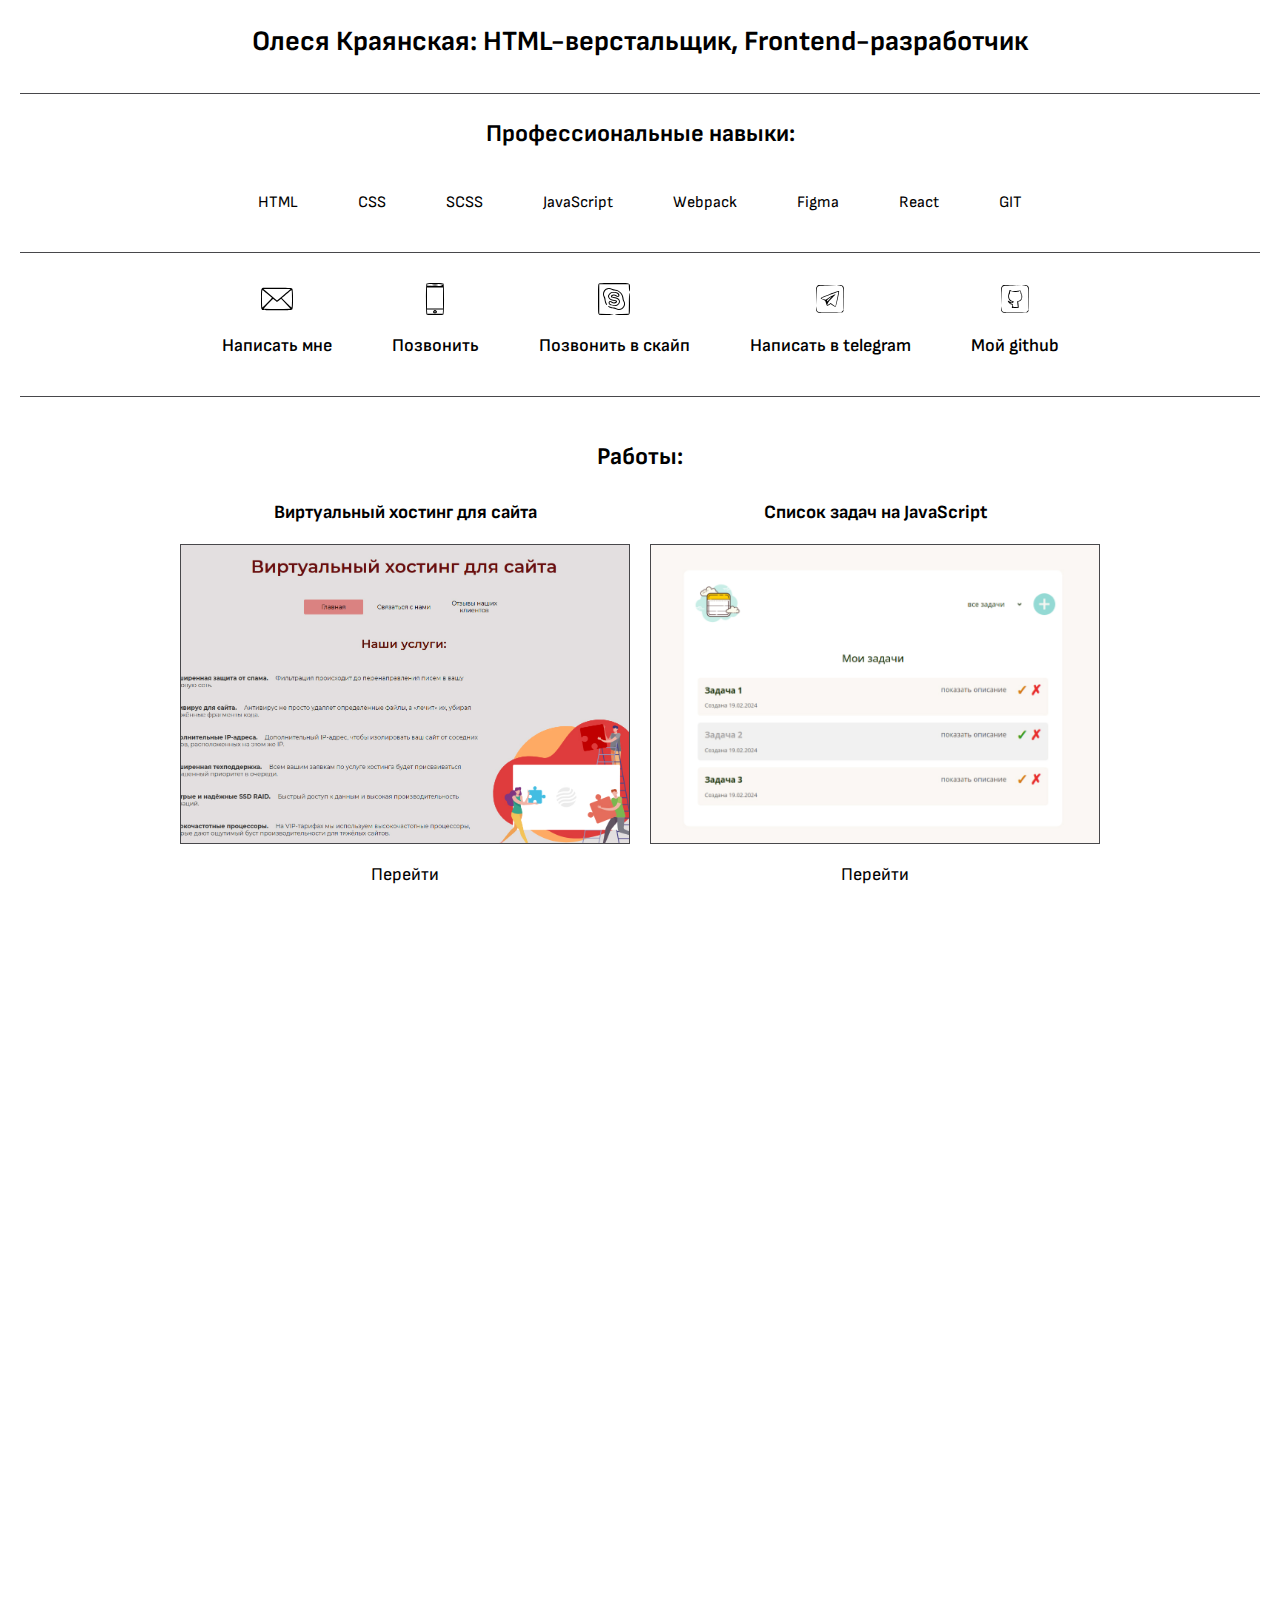
==== commit beb35081: "content" ====
--- a/index.html
+++ b/index.html
@@ -26,6 +26,8 @@
                     <li class="scills__item">JavaScript</li>
                     <li class="scills__item">Webpack</li>
                     <li class="scills__item">Figma</li>
+                    <li class="scills__item">React</li>
+                    <li class="scills__item">GIT</li>
                 </ul>
             </section>
             <section class="personal">
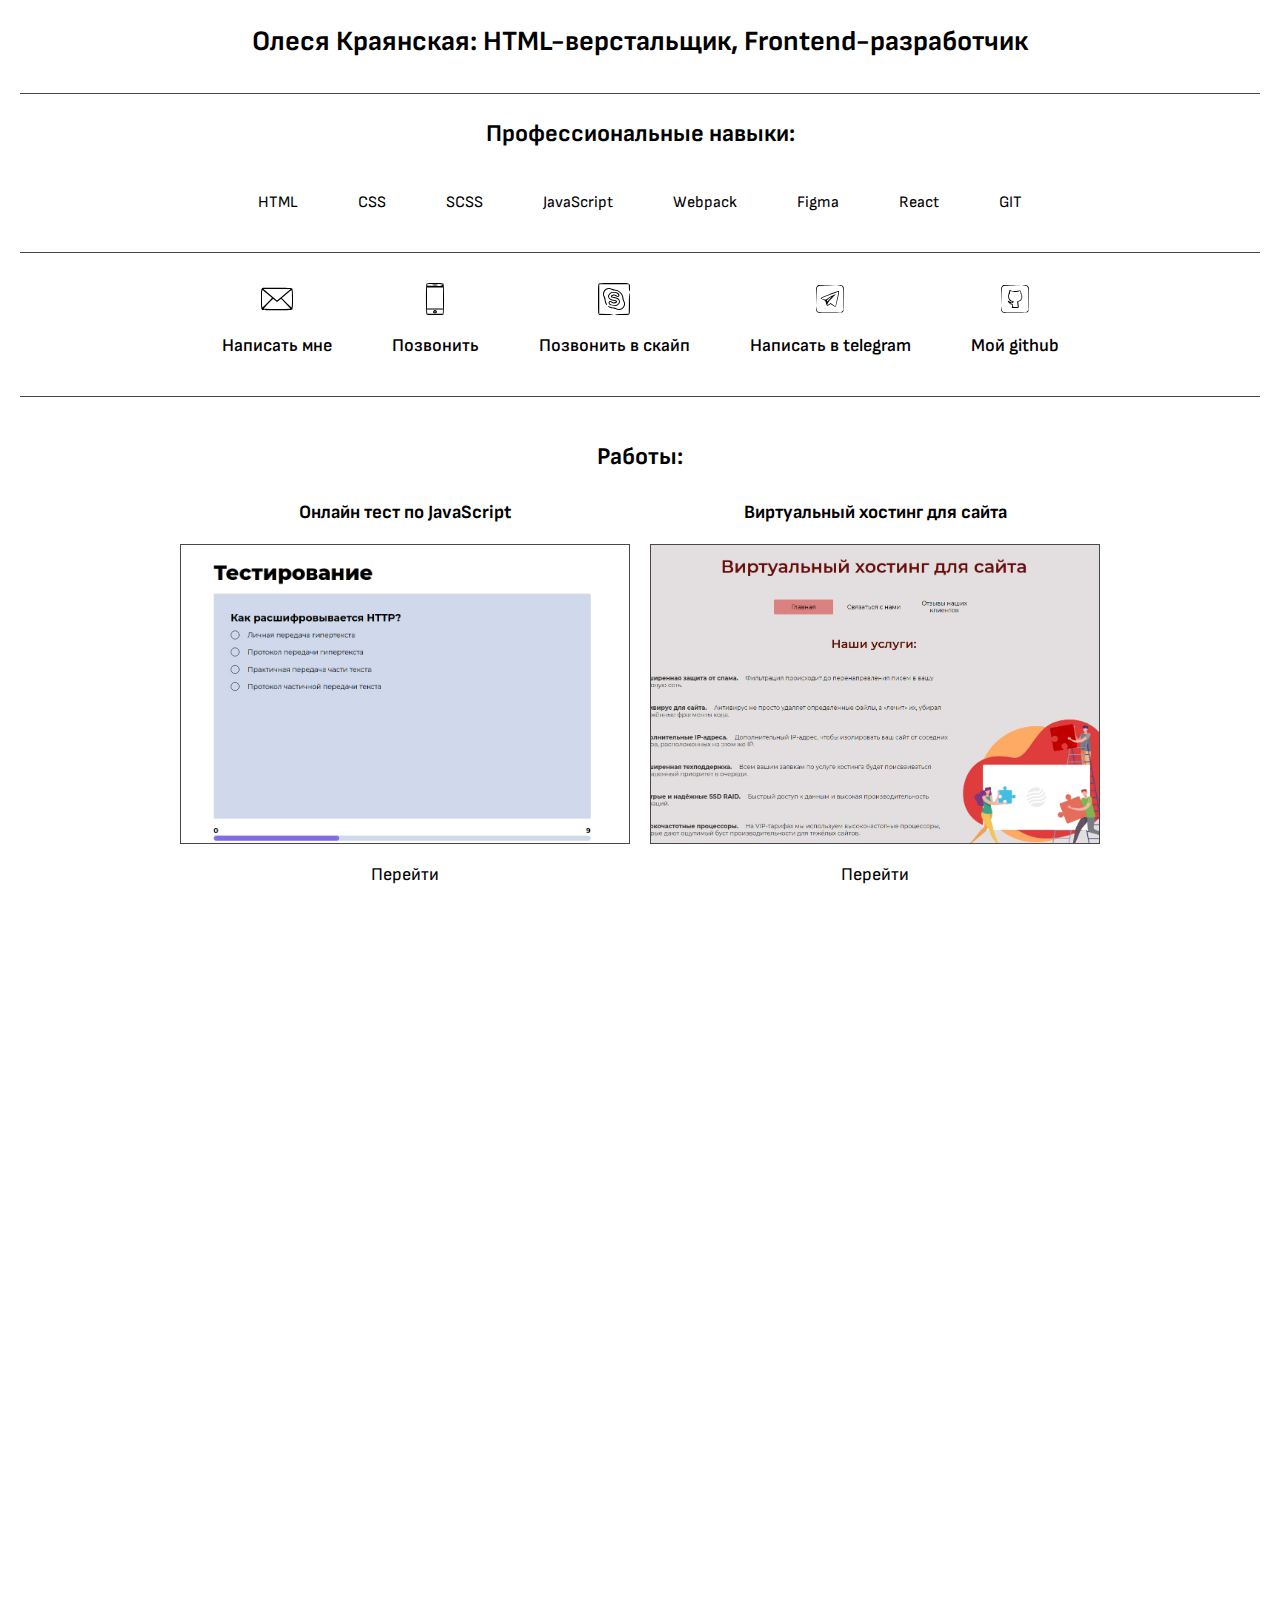
==== commit 8413501e: "add item" ====
--- a/index.html
+++ b/index.html
@@ -102,6 +102,22 @@
                 <div class="portfolio__inner">
                     <div class="portfolio__item">
                         <h3 class="portfolio__title">
+                            Онлайн тест по JavaScript
+                        </h3>
+                        <img
+                            class="portfolio__img"
+                            src="./img/js-quiz.jpg"
+                            alt="скриншот приложения js-quiz."
+                        />
+                        <a
+                            class="portfolio__link"
+                            href="https://olesyakrayanskaya.github.io/quiz-IT/"
+                            target="_blank"
+                            >Перейти</a
+                        >
+                    </div>
+                    <div class="portfolio__item">
+                        <h3 class="portfolio__title">
                             Виртуальный хостинг для сайта
                         </h3>
                         <img
